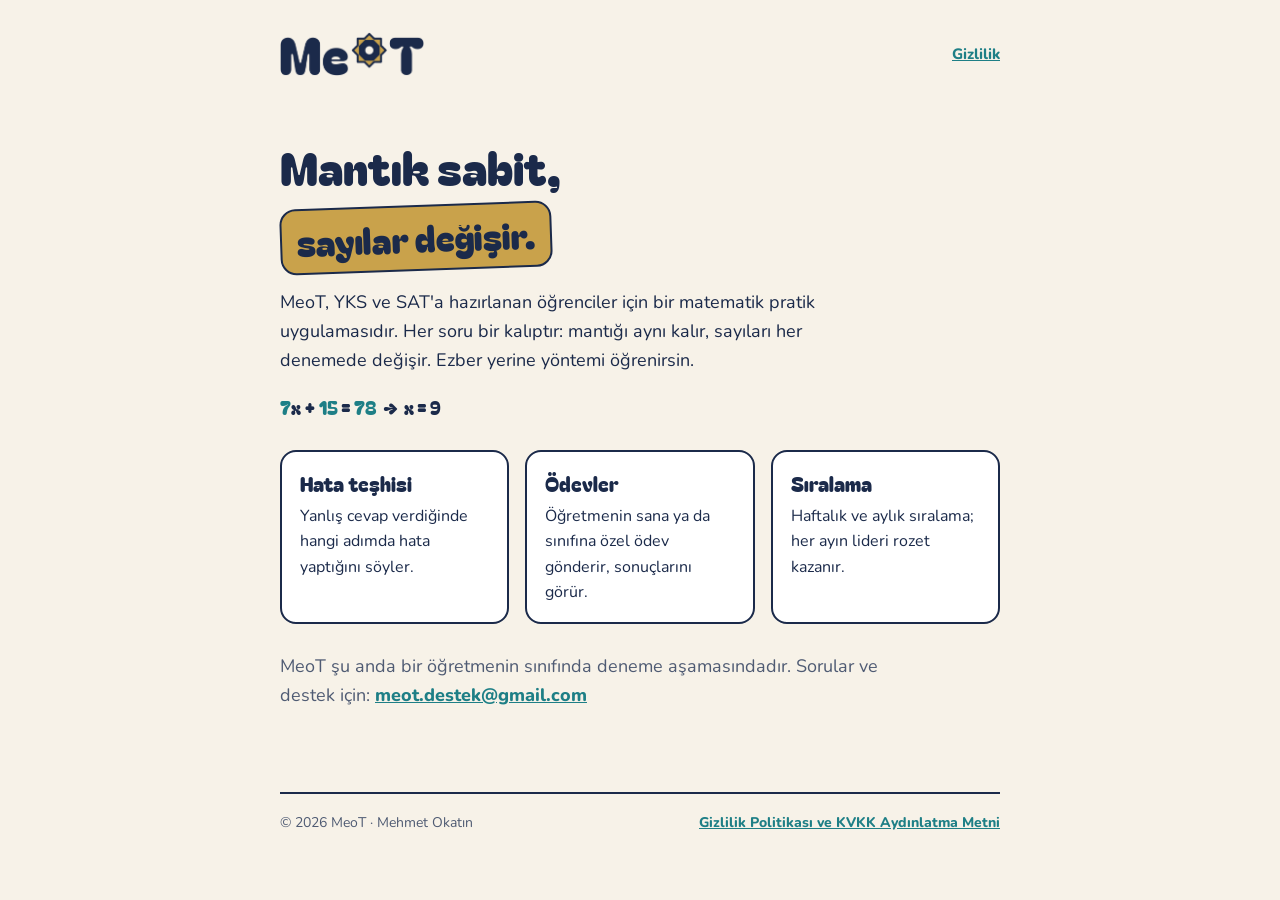
==== index.html @ 81cfbb56 "MeoT web sayfaları" ====
<!doctype html>
<html lang="tr">
<head>
<meta charset="utf-8">
<meta name="viewport" content="width=device-width, initial-scale=1, viewport-fit=cover">
<title>MeoT</title>
<meta name="description" content="MeoT: YKS ve SAT için matematik pratiği. Mantık sabit, sayılar değişir.">
<link rel="icon" href="assets/favicon.png">
<link rel="apple-touch-icon" href="assets/ikon-180.png">
<link rel="preconnect" href="https://fonts.googleapis.com">
<link rel="stylesheet" href="https://fonts.googleapis.com/css2?family=Nunito:wght@700;800;900&display=swap">
<link rel="stylesheet" href="assets/stil.css">
</head>
<body>
<div class="sayfa">
  <header class="ust">
    <img src="assets/logo-yazi.png" alt="MeoT">
    <nav><a href="gizlilik/">Gizlilik</a></nav>
  </header>

  <main class="kahraman">
    <h1>Mantık sabit,</h1>
    <span class="etiket">sayılar değişir.</span>
    <p>MeoT, YKS ve SAT'a hazırlanan öğrenciler için bir matematik pratik uygulamasıdır. Her soru bir kalıptır: mantığı aynı kalır, sayıları her denemede değişir. Ezber yerine yöntemi öğrenirsin.</p>
    <p class="denklem"><span>7</span>x + <span>15</span> = <span>78</span> &nbsp;→&nbsp; x = 9</p>

    <div class="kartlar">
      <div><b>Hata teşhisi</b>Yanlış cevap verdiğinde hangi adımda hata yaptığını söyler.</div>
      <div><b>Ödevler</b>Öğretmenin sana ya da sınıfına özel ödev gönderir, sonuçlarını görür.</div>
      <div><b>Sıralama</b>Haftalık ve aylık sıralama; her ayın lideri rozet kazanır.</div>
    </div>

    <p class="not">MeoT şu anda bir öğretmenin sınıfında deneme aşamasındadır. Sorular ve destek için: <a href="mailto:meot.destek@gmail.com">meot.destek@gmail.com</a></p>
  </main>

  <footer class="alt">
    <span>© 2026 MeoT · Mehmet Okatın</span>
    <a href="gizlilik/">Gizlilik Politikası ve KVKK Aydınlatma Metni</a>
  </footer>
</div>
</body>
</html>
---- assets/stil.css ----
/* MeoT web sayfaları: logodaki lacivert, altın, krem */
@font-face { font-family: "MeoT Baslik"; src: url("MeoTBaslik-Regular.ttf") format("truetype"); font-display: swap; }
:root {
  --krem: #F7F2E8; --lacivert: #1B2A4A; --altin: #C9A24B; --altin-koyu: #8A6A22;
  --firuze: #1E7F86; --yumusak: #4F5B73; --kart: #FFFFFF; --cizgi: #E4DCCB;
  --baslik: "MeoT Baslik", "Arial Rounded MT Bold", system-ui, sans-serif;
  --metin: "Nunito", system-ui, -apple-system, "Segoe UI", sans-serif;
}
* { box-sizing: border-box; }
html { -webkit-text-size-adjust: 100%; }
body { margin: 0; background: var(--krem); color: var(--lacivert); font-family: var(--metin); font-size: 16px; line-height: 1.6; }
a { color: var(--firuze); font-weight: 800; }
a:focus-visible { outline: 3px solid var(--altin); outline-offset: 2px; }
.sayfa { max-width: 760px; margin: 0 auto; padding: 32px max(20px, env(safe-area-inset-right)) 64px max(20px, env(safe-area-inset-left)); }
.ust { display: flex; align-items: center; justify-content: space-between; gap: 16px; flex-wrap: wrap; margin-bottom: 32px; }
.ust img { height: 44px; width: auto; display: block; }
.ust nav { display: flex; gap: 18px; font-size: 15px; }
h1, h2 { font-family: var(--baslik); font-weight: 400; line-height: 1.15; text-wrap: balance; }
h1 { font-size: clamp(32px, 7vw, 46px); margin: 8px 0 12px; }
h2 { font-size: 24px; margin: 40px 0 10px; }
.etiket { display: inline-block; background: var(--altin); border: 2.5px solid var(--lacivert); border-radius: 16px; padding: 2px 14px; transform: rotate(-2deg); font-family: var(--baslik); font-size: clamp(26px, 6vw, 36px); }
.ozet { background: var(--kart); border: 2.5px solid var(--lacivert); border-radius: 16px; box-shadow: 5px 5px 0 var(--lacivert); padding: 18px 20px; margin: 24px 0; }
.ozet p { margin: 0 0 12px; font-weight: 800; }
.tablo { overflow-x: auto; margin: 12px 0; }
table { width: 100%; border-collapse: collapse; background: var(--kart); border: 2px solid var(--lacivert); border-radius: 12px; overflow: hidden; font-size: 15px; }
th, td { text-align: left; vertical-align: top; padding: 10px 12px; border-bottom: 1px solid var(--cizgi); }
th { background: var(--lacivert); color: var(--krem); font-weight: 800; }
tr:last-child td { border-bottom: 0; }
td.ort { text-align: center; }
ul, ol { padding-left: 22px; }
li { margin: 4px 0; }
.not { color: var(--yumusak); font-size: 14px; }
.alt { margin-top: 56px; padding-top: 18px; border-top: 2px solid var(--lacivert); color: var(--yumusak); font-size: 14px; display: flex; justify-content: space-between; gap: 12px; flex-wrap: wrap; }
.kahraman { padding: 24px 0 8px; }
.kahraman p { font-size: 18px; max-width: 34em; }
.kartlar { display: grid; grid-template-columns: repeat(auto-fit, minmax(210px, 1fr)); gap: 16px; margin: 28px 0; }
.kartlar div { background: var(--kart); border: 2.5px solid var(--lacivert); border-radius: 16px; padding: 16px 18px; }
.kartlar b { display: block; font-family: var(--baslik); font-weight: 400; font-size: 20px; margin-bottom: 4px; }
.denklem { font-family: var(--baslik); font-size: 22px; }
.denklem span { color: var(--firuze); }
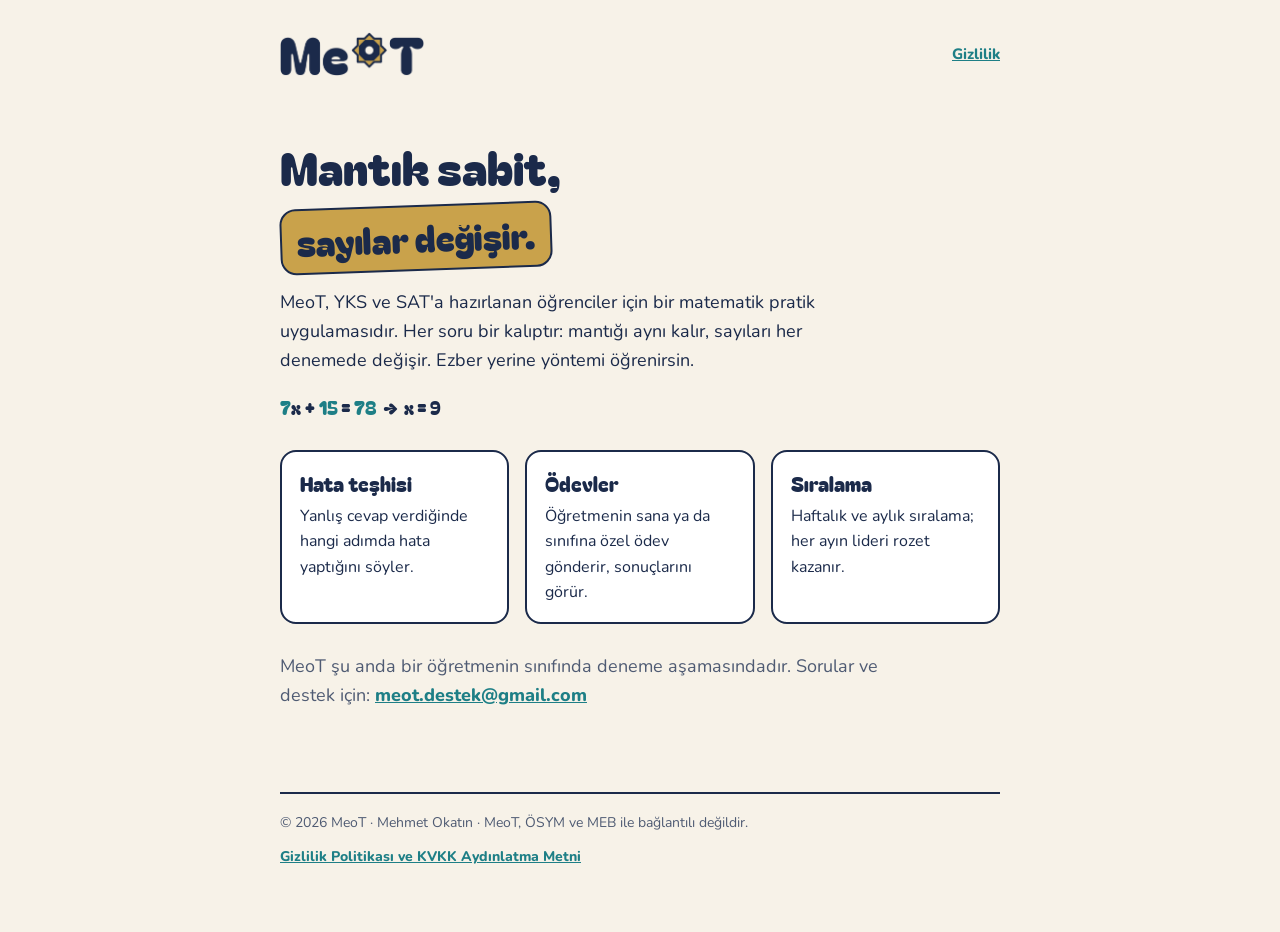
==== commit 9426902b: "Gizlilik: bağımsız öğrenci, bildirimler, ÖSYM/MEB notu" ====
--- a/index.html
+++ b/index.html
@@ -34,7 +34,7 @@
   </main>
 
   <footer class="alt">
-    <span>© 2026 MeoT · Mehmet Okatın</span>
+    <span>© 2026 MeoT · Mehmet Okatın · MeoT, ÖSYM ve MEB ile bağlantılı değildir.</span>
     <a href="gizlilik/">Gizlilik Politikası ve KVKK Aydınlatma Metni</a>
   </footer>
 </div>
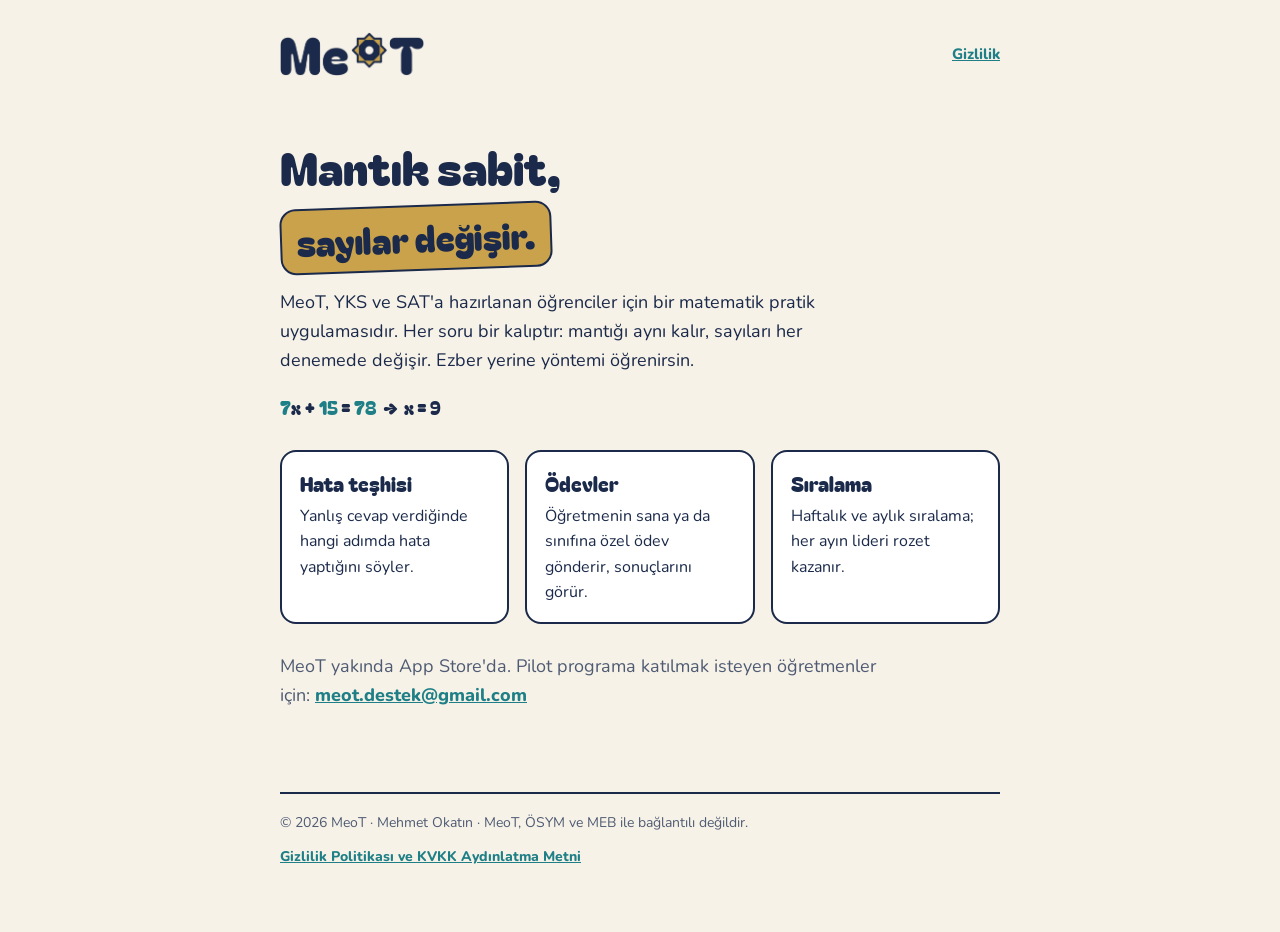
==== commit a0ab8437: "Update MeoT status message in index.html" ====
--- a/index.html
+++ b/index.html
@@ -30,9 +30,8 @@
       <div><b>Sıralama</b>Haftalık ve aylık sıralama; her ayın lideri rozet kazanır.</div>
     </div>
 
-    <p class="not">MeoT şu anda bir öğretmenin sınıfında deneme aşamasındadır. Sorular ve destek için: <a href="mailto:meot.destek@gmail.com">meot.destek@gmail.com</a></p>
+        <p class="not">MeoT yakında App Store'da. Pilot programa katılmak isteyen öğretmenler için: <a href="mailto:meot.destek@gmail.com">meot.destek@gmail.com</a></p>
   </main>
-
   <footer class="alt">
     <span>© 2026 MeoT · Mehmet Okatın · MeoT, ÖSYM ve MEB ile bağlantılı değildir.</span>
     <a href="gizlilik/">Gizlilik Politikası ve KVKK Aydınlatma Metni</a>
